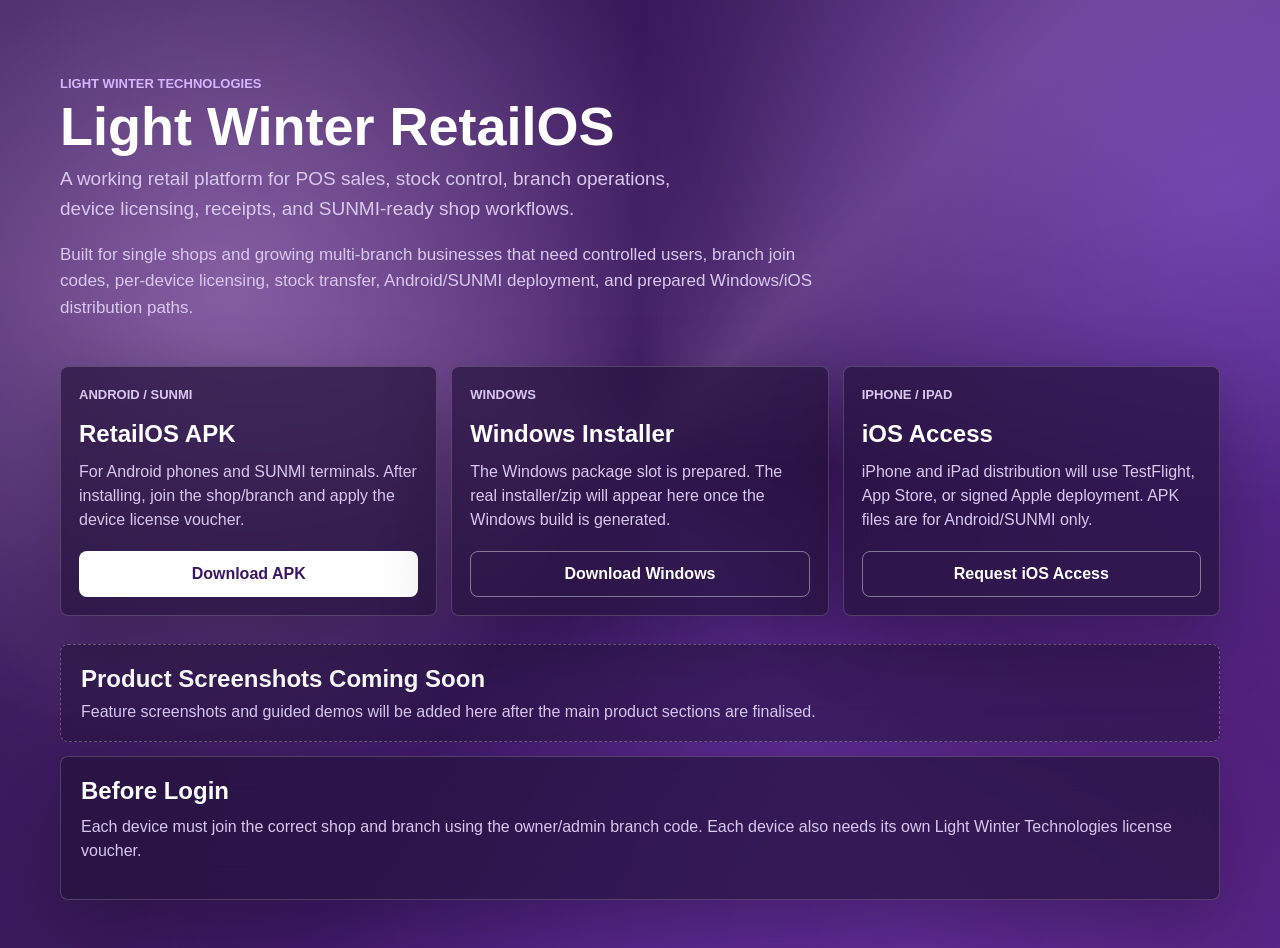
==== index.html @ 85e81eb4 "Add files via upload" ====
<!doctype html>
<html lang="en">
<head>
  <meta charset="utf-8">
  <meta name="viewport" content="width=device-width, initial-scale=1">
  <title>Light Winter RetailOS</title>
  <link rel="stylesheet" href="styles.css">
</head>
<body>
  <main class="shell compact-shell">
    <section class="simple-hero">
      <p class="eyebrow">Light Winter Technologies</p>
      <h1>Light Winter RetailOS</h1>
      <p class="lead">A working retail platform for POS sales, stock control, branch operations, device licensing, receipts, and SUNMI-ready shop workflows.</p>
      <p class="brief">Built for single shops and growing multi-branch businesses that need controlled users, branch join codes, per-device licensing, stock transfer, Android/SUNMI deployment, and prepared Windows/iOS distribution paths.</p>
    </section>

    <section class="download-grid top-downloads" aria-label="Downloads">
      <article class="download-card primary">
        <p class="platform">Android / SUNMI</p>
        <h2>RetailOS APK</h2>
        <p>For Android phones and SUNMI terminals. After installing, join the shop/branch and apply the device license voucher.</p>
        <a class="button" href="https://drive.google.com/file/d/1nF26HNu5aNLpA_I1VRGbhIm0t8Eavxx2/view?usp=sharing">Download APK</a>
      </article>

      <article class="download-card">
        <p class="platform">Windows</p>
        <h2>Windows Installer</h2>
        <p>The Windows package slot is prepared. The real installer/zip will appear here once the Windows build is generated.</p>
        <a class="button secondary" href="downloads/light-winter-retailos-windows.zip">Download Windows</a>
      </article>

      <article class="download-card">
        <p class="platform">iPhone / iPad</p>
        <h2>iOS Access</h2>
        <p>iPhone and iPad distribution will use TestFlight, App Store, or signed Apple deployment. APK files are for Android/SUNMI only.</p>
        <a class="button secondary" href="mailto:support@lightwinter.local?subject=Light%20Winter%20RetailOS%20iOS%20Access">Request iOS Access</a>
      </article>
    </section>

    <section class="preview-note bottom-screenshots">
      <h2>Product Screenshots Coming Soon</h2>
      <p>Feature screenshots and guided demos will be added here after the main product sections are finalised.</p>
    </section>

    <section class="notice">
      <h2>Before Login</h2>
      <p>Each device must join the correct shop and branch using the owner/admin branch code. Each device also needs its own Light Winter Technologies license voucher.</p>
    </section>
  </main>
</body>
</html>
---- styles.css ----
:root {
  color-scheme: dark;
  --ink: #ffffff;
  --muted: #d8c8ee;
  --line: rgba(255, 255, 255, 0.18);
  --brand: #d6b4ff;
  --brand-strong: #ffffff;
  --panel: rgba(35, 18, 58, 0.68);
  --panel-solid: #24143a;
}

* {
  box-sizing: border-box;
}

html {
  scroll-behavior: smooth;
}

body {
  margin: 0;
  min-height: 100vh;
  font-family: Arial, Helvetica, sans-serif;
  color: var(--ink);
  background:
    radial-gradient(circle at 18% 10%, rgba(222, 174, 255, 0.28), transparent 34%),
    radial-gradient(circle at 84% 8%, rgba(130, 82, 255, 0.34), transparent 36%),
    linear-gradient(130deg, #211039, #3a1761, #5b2482, #2a1248);
  background-size: 140% 140%;
  overflow-x: hidden;
}

body::before {
  content: "";
  position: fixed;
  inset: -18%;
  z-index: -1;
  background:
    radial-gradient(circle at 22% 30%, rgba(232, 185, 255, 0.34), transparent 25%),
    radial-gradient(circle at 70% 24%, rgba(145, 91, 255, 0.38), transparent 28%),
    radial-gradient(circle at 42% 82%, rgba(99, 43, 166, 0.44), transparent 32%),
    linear-gradient(120deg, rgba(35, 16, 63, 0.8), rgba(86, 31, 131, 0.86));
  background-size: 120% 120%;
  animation: livePurple 10s ease-in-out infinite alternate;
  transform: translate3d(0, 0, 0);
  will-change: transform, filter, background-position;
}

body::after {
  content: "";
  position: fixed;
  inset: -35%;
  z-index: -1;
  background:
    conic-gradient(
      from 0deg,
      transparent 0deg,
      rgba(235, 196, 255, 0.28) 45deg,
      transparent 95deg,
      rgba(128, 72, 255, 0.3) 150deg,
      transparent 215deg,
      rgba(203, 129, 255, 0.24) 285deg,
      transparent 360deg
    );
  opacity: 0.72;
  animation: purpleSweep 8s linear infinite;
  mix-blend-mode: screen;
  pointer-events: none;
  will-change: transform;
}

@keyframes livePurple {
  0% {
    background-position: 0% 30%;
    transform: scale(1) translate3d(-1.5%, -1%, 0);
    filter: hue-rotate(-4deg) saturate(1.05);
  }
  50% {
    background-position: 54% 68%;
    transform: scale(1.04) translate3d(1.5%, 1%, 0);
    filter: hue-rotate(8deg) saturate(1.16);
  }
  100% {
    background-position: 100% 70%;
    transform: scale(1.02) translate3d(2%, -1.2%, 0);
    filter: hue-rotate(14deg) saturate(1.1);
  }
}

@keyframes purpleSweep {
  0% {
    transform: rotate(0deg) scale(1) translate3d(-2%, 0, 0);
  }
  50% {
    transform: rotate(180deg) scale(1.08) translate3d(2%, 1%, 0);
  }
  100% {
    transform: rotate(360deg) scale(1) translate3d(-2%, 0, 0);
  }
}

.shell {
  width: min(1160px, calc(100% - 32px));
  margin: 0 auto;
  padding: 34px 0;
}

.compact-shell {
  min-height: 100vh;
  display: flex;
  flex-direction: column;
  justify-content: center;
}

.simple-hero {
  max-width: 820px;
  padding: 42px 0 20px;
}

.brief {
  max-width: 780px;
  color: var(--muted);
  font-size: 17px;
  line-height: 1.55;
}

.hero {
  min-height: 78vh;
  display: grid;
  grid-template-columns: 0.9fr 1.1fr;
  align-items: center;
  gap: 28px;
}

.eyebrow {
  margin: 0 0 8px;
  color: var(--brand);
  font-weight: 800;
  text-transform: uppercase;
  font-size: 13px;
  letter-spacing: 0;
}

h1, h2, h3, p {
  margin-top: 0;
}

h1 {
  margin-bottom: 10px;
  font-size: 54px;
  line-height: 1.02;
}

h2 {
  margin-bottom: 10px;
}

.lead {
  max-width: 640px;
  color: var(--muted);
  font-size: 19px;
  line-height: 1.55;
}

.actions {
  display: flex;
  flex-wrap: wrap;
  gap: 10px;
  margin-top: 24px;
}

.button {
  display: inline-flex;
  justify-content: center;
  align-items: center;
  min-height: 46px;
  padding: 0 17px;
  border-radius: 8px;
  background: #ffffff;
  color: #3b1660;
  text-decoration: none;
  font-weight: 800;
}

.button.secondary {
  background: transparent;
  color: #ffffff;
  border: 1px solid rgba(255, 255, 255, 0.42);
}

.device-preview,
.demo-card,
.download-card,
.summary,
.notice {
  background: var(--panel);
  border: 1px solid var(--line);
  border-radius: 8px;
  box-shadow: 0 24px 70px rgba(0, 0, 0, 0.25);
  backdrop-filter: blur(16px);
}

.device-preview {
  overflow: hidden;
}

.topbar {
  min-height: 46px;
  display: flex;
  align-items: center;
  gap: 8px;
  padding: 0 14px;
  border-bottom: 1px solid var(--line);
}

.topbar span {
  width: 10px;
  height: 10px;
  border-radius: 50%;
  background: rgba(255, 255, 255, 0.42);
}

.topbar strong {
  margin-left: 8px;
}

.pos-layout {
  display: grid;
  grid-template-columns: 150px 1fr;
  min-height: 430px;
}

aside {
  padding: 18px;
  border-right: 1px solid var(--line);
  background: rgba(255, 255, 255, 0.06);
}

aside p,
.card p,
.download-card p,
.demo-card p,
.summary p,
.notice p {
  color: var(--muted);
  line-height: 1.5;
}

.pos-layout section {
  padding: 18px;
}

.metric-row {
  display: grid;
  grid-template-columns: repeat(3, 1fr);
  gap: 10px;
  margin-bottom: 14px;
}

.metric-row div,
.mini-row,
.mini-total,
.search,
.mini-search,
.pill-row span {
  border: 1px solid var(--line);
  border-radius: 8px;
  background: rgba(255, 255, 255, 0.08);
}

.metric-row div {
  min-height: 82px;
  padding: 12px;
}

.metric-row span {
  display: block;
  color: var(--muted);
  font-size: 13px;
}

.metric-row strong {
  display: block;
  margin-top: 8px;
}

.cart-demo,
.mini-screen {
  display: grid;
  gap: 10px;
}

.search,
.mini-search {
  height: 44px;
  padding: 13px;
  color: var(--muted);
}

.mini-search {
  padding: 0;
}

.line,
.mini-row {
  min-height: 54px;
  padding: 12px;
  display: flex;
  justify-content: space-between;
  gap: 10px;
}

.line span,
.mini-row span {
  color: var(--muted);
}

.total,
.mini-total {
  min-height: 52px;
  display: flex;
  align-items: center;
  justify-content: space-between;
  padding: 12px;
}

.summary,
.notice {
  padding: 20px;
  margin-bottom: 14px;
}

.preview-note {
  padding: 20px;
  margin: 14px 0;
  background: rgba(35, 18, 58, 0.5);
  border: 1px dashed rgba(255, 255, 255, 0.28);
  border-radius: 8px;
}

.preview-note p {
  margin-bottom: 0;
  color: var(--muted);
}

.demo-grid,
.download-grid {
  display: grid;
  grid-template-columns: repeat(3, minmax(0, 1fr));
  gap: 14px;
  margin: 14px 0;
}

.top-downloads {
  margin-top: 8px;
}

.demo-card,
.download-card {
  padding: 18px;
}

.download-card {
  min-height: 250px;
  display: flex;
  flex-direction: column;
  justify-content: space-between;
}

.platform {
  color: var(--brand);
  font-weight: 800;
  font-size: 13px;
  text-transform: uppercase;
}

.mini-screen {
  margin: 14px 0;
  padding: 12px;
  border-radius: 8px;
  background: rgba(0, 0, 0, 0.18);
  border: 1px solid var(--line);
}

.pill-row {
  display: flex;
  gap: 8px;
}

.pill-row span {
  padding: 9px 10px;
  font-size: 13px;
}

@media (max-width: 860px) {
  .shell {
    width: min(100% - 20px, 1160px);
    padding: 18px 0;
  }

  .hero,
  .demo-grid,
  .download-grid {
    grid-template-columns: 1fr;
  }

  .hero {
    min-height: auto;
  }

  h1 {
    font-size: 36px;
  }

  .pos-layout {
    grid-template-columns: 1fr;
  }

  aside {
    border-right: 0;
    border-bottom: 1px solid var(--line);
  }

  .metric-row {
    grid-template-columns: 1fr;
  }
}
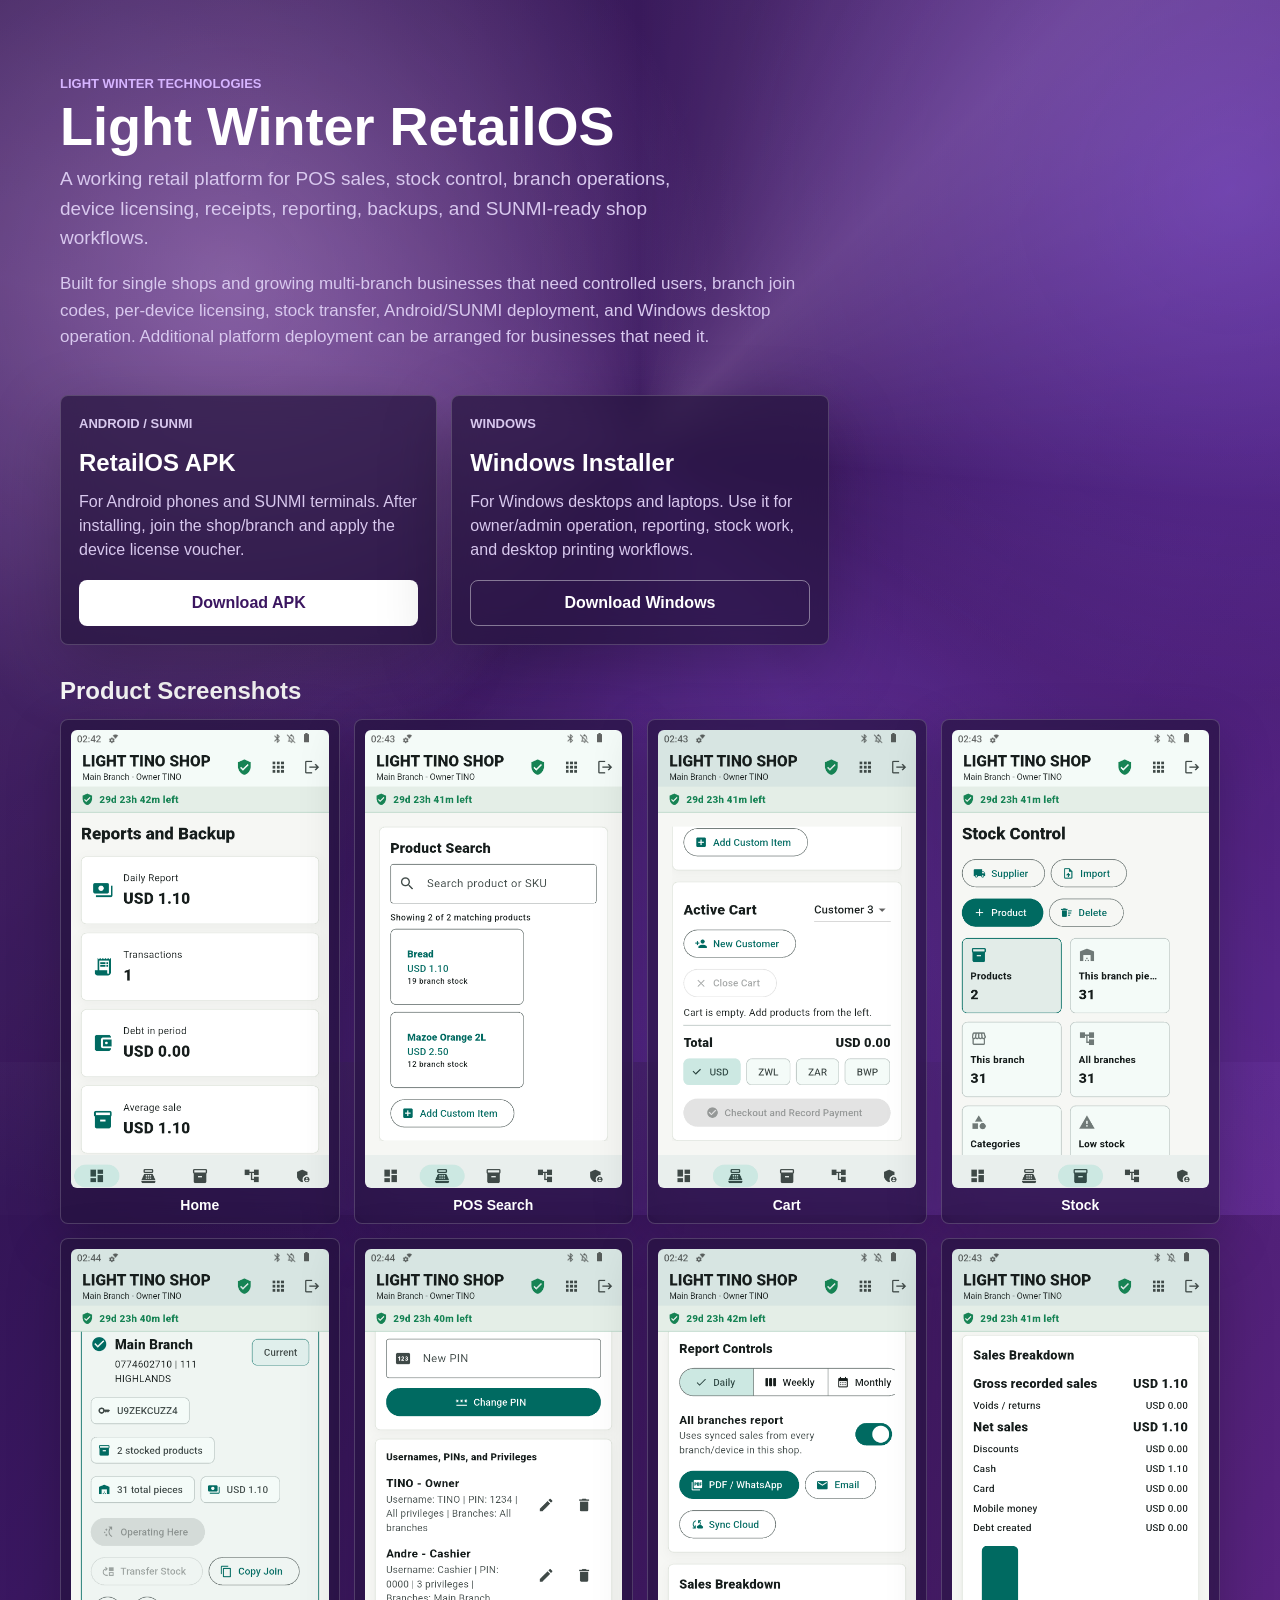
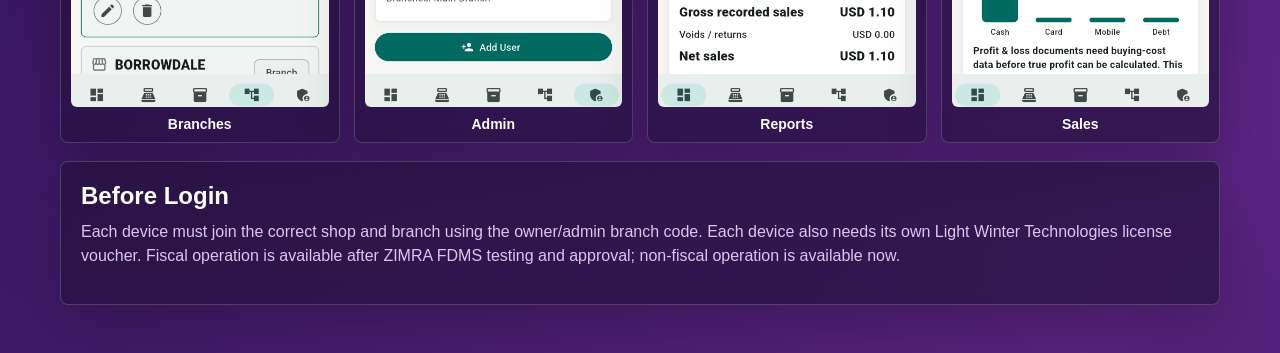
==== commit e815ae89: "Move updated download site to Vercel root" ====
--- a/index.html
+++ b/index.html
@@ -11,8 +11,8 @@
     <section class="simple-hero">
       <p class="eyebrow">Light Winter Technologies</p>
       <h1>Light Winter RetailOS</h1>
-      <p class="lead">A working retail platform for POS sales, stock control, branch operations, device licensing, receipts, and SUNMI-ready shop workflows.</p>
-      <p class="brief">Built for single shops and growing multi-branch businesses that need controlled users, branch join codes, per-device licensing, stock transfer, Android/SUNMI deployment, and prepared Windows/iOS distribution paths.</p>
+      <p class="lead">A working retail platform for POS sales, stock control, branch operations, device licensing, receipts, reporting, backups, and SUNMI-ready shop workflows.</p>
+      <p class="brief">Built for single shops and growing multi-branch businesses that need controlled users, branch join codes, per-device licensing, stock transfer, Android/SUNMI deployment, and Windows desktop operation. Additional platform deployment can be arranged for businesses that need it.</p>
     </section>
 
     <section class="download-grid top-downloads" aria-label="Downloads">
@@ -20,32 +20,58 @@
         <p class="platform">Android / SUNMI</p>
         <h2>RetailOS APK</h2>
         <p>For Android phones and SUNMI terminals. After installing, join the shop/branch and apply the device license voucher.</p>
-        <a class="button" href="https://drive.google.com/file/d/1nF26HNu5aNLpA_I1VRGbhIm0t8Eavxx2/view?usp=sharing">Download APK</a>
+        <a class="button" href="https://drive.google.com/file/d/1s84PrNTP8Melf6sAzz-0KKZmRsqmy_S-/view?usp=sharing">Download APK</a>
       </article>
 
       <article class="download-card">
         <p class="platform">Windows</p>
         <h2>Windows Installer</h2>
-        <p>The Windows package slot is prepared. The real installer/zip will appear here once the Windows build is generated.</p>
-        <a class="button secondary" href="downloads/light-winter-retailos-windows.zip">Download Windows</a>
-      </article>
-
-      <article class="download-card">
-        <p class="platform">iPhone / iPad</p>
-        <h2>iOS Access</h2>
-        <p>iPhone and iPad distribution will use TestFlight, App Store, or signed Apple deployment. APK files are for Android/SUNMI only.</p>
-        <a class="button secondary" href="mailto:support@lightwinter.local?subject=Light%20Winter%20RetailOS%20iOS%20Access">Request iOS Access</a>
+        <p>For Windows desktops and laptops. Use it for owner/admin operation, reporting, stock work, and desktop printing workflows.</p>
+        <a class="button secondary" href="https://drive.google.com/file/d/1-Zg94vUdZbWfs_3-PRbnmzQ4Hg-oo1Uv/view?usp=sharing">Download Windows</a>
       </article>
     </section>
 
-    <section class="preview-note bottom-screenshots">
-      <h2>Product Screenshots Coming Soon</h2>
-      <p>Feature screenshots and guided demos will be added here after the main product sections are finalised.</p>
+    <section class="screenshots bottom-screenshots" aria-label="Product screenshots">
+      <h2>Product Screenshots</h2>
+      <div class="screenshot-grid">
+        <figure>
+          <img src="screenshots/01-home-reports.png" alt="Reports dashboard screen">
+          <figcaption>Home</figcaption>
+        </figure>
+        <figure>
+          <img src="screenshots/02-pos-search.png" alt="POS product search screen">
+          <figcaption>POS Search</figcaption>
+        </figure>
+        <figure>
+          <img src="screenshots/03-pos-cart.png" alt="POS active cart screen">
+          <figcaption>Cart</figcaption>
+        </figure>
+        <figure>
+          <img src="screenshots/04-stock.png" alt="Stock control screen">
+          <figcaption>Stock</figcaption>
+        </figure>
+        <figure>
+          <img src="screenshots/05-branches.png" alt="Branch control screen">
+          <figcaption>Branches</figcaption>
+        </figure>
+        <figure>
+          <img src="screenshots/06-admin.png" alt="Admin users and privileges screen">
+          <figcaption>Admin</figcaption>
+        </figure>
+        <figure>
+          <img src="screenshots/07-report-tools.png" alt="Report controls screen">
+          <figcaption>Reports</figcaption>
+        </figure>
+        <figure>
+          <img src="screenshots/08-sales-breakdown.png" alt="Sales breakdown screen">
+          <figcaption>Sales</figcaption>
+        </figure>
+      </div>
     </section>
 
     <section class="notice">
       <h2>Before Login</h2>
-      <p>Each device must join the correct shop and branch using the owner/admin branch code. Each device also needs its own Light Winter Technologies license voucher.</p>
+      <p>Each device must join the correct shop and branch using the owner/admin branch code. Each device also needs its own Light Winter Technologies license voucher. Fiscal operation is available after ZIMRA FDMS testing and approval; non-fiscal operation is available now.</p>
     </section>
   </main>
 </body>
--- a/styles.css
+++ b/styles.css
@@ -343,6 +343,47 @@
   color: var(--muted);
 }
 
+.screenshots {
+  margin: 18px 0;
+}
+
+.screenshots h2 {
+  margin-bottom: 14px;
+}
+
+.screenshot-grid {
+  display: grid;
+  grid-template-columns: repeat(4, minmax(0, 1fr));
+  gap: 14px;
+}
+
+.screenshot-grid figure {
+  margin: 0;
+  padding: 10px;
+  border: 1px solid var(--line);
+  border-radius: 8px;
+  background: rgba(35, 18, 58, 0.62);
+  box-shadow: 0 18px 54px rgba(0, 0, 0, 0.22);
+  backdrop-filter: blur(16px);
+}
+
+.screenshot-grid img {
+  display: block;
+  width: 100%;
+  border-radius: 6px;
+  aspect-ratio: 9 / 16;
+  object-fit: cover;
+  object-position: top;
+}
+
+.screenshot-grid figcaption {
+  padding-top: 9px;
+  color: #ffffff;
+  font-size: 14px;
+  font-weight: 800;
+  text-align: center;
+}
+
 .demo-grid,
 .download-grid {
   display: grid;
@@ -404,6 +445,10 @@
     grid-template-columns: 1fr;
   }
 
+  .screenshot-grid {
+    grid-template-columns: repeat(2, minmax(0, 1fr));
+  }
+
   .hero {
     min-height: auto;
   }
